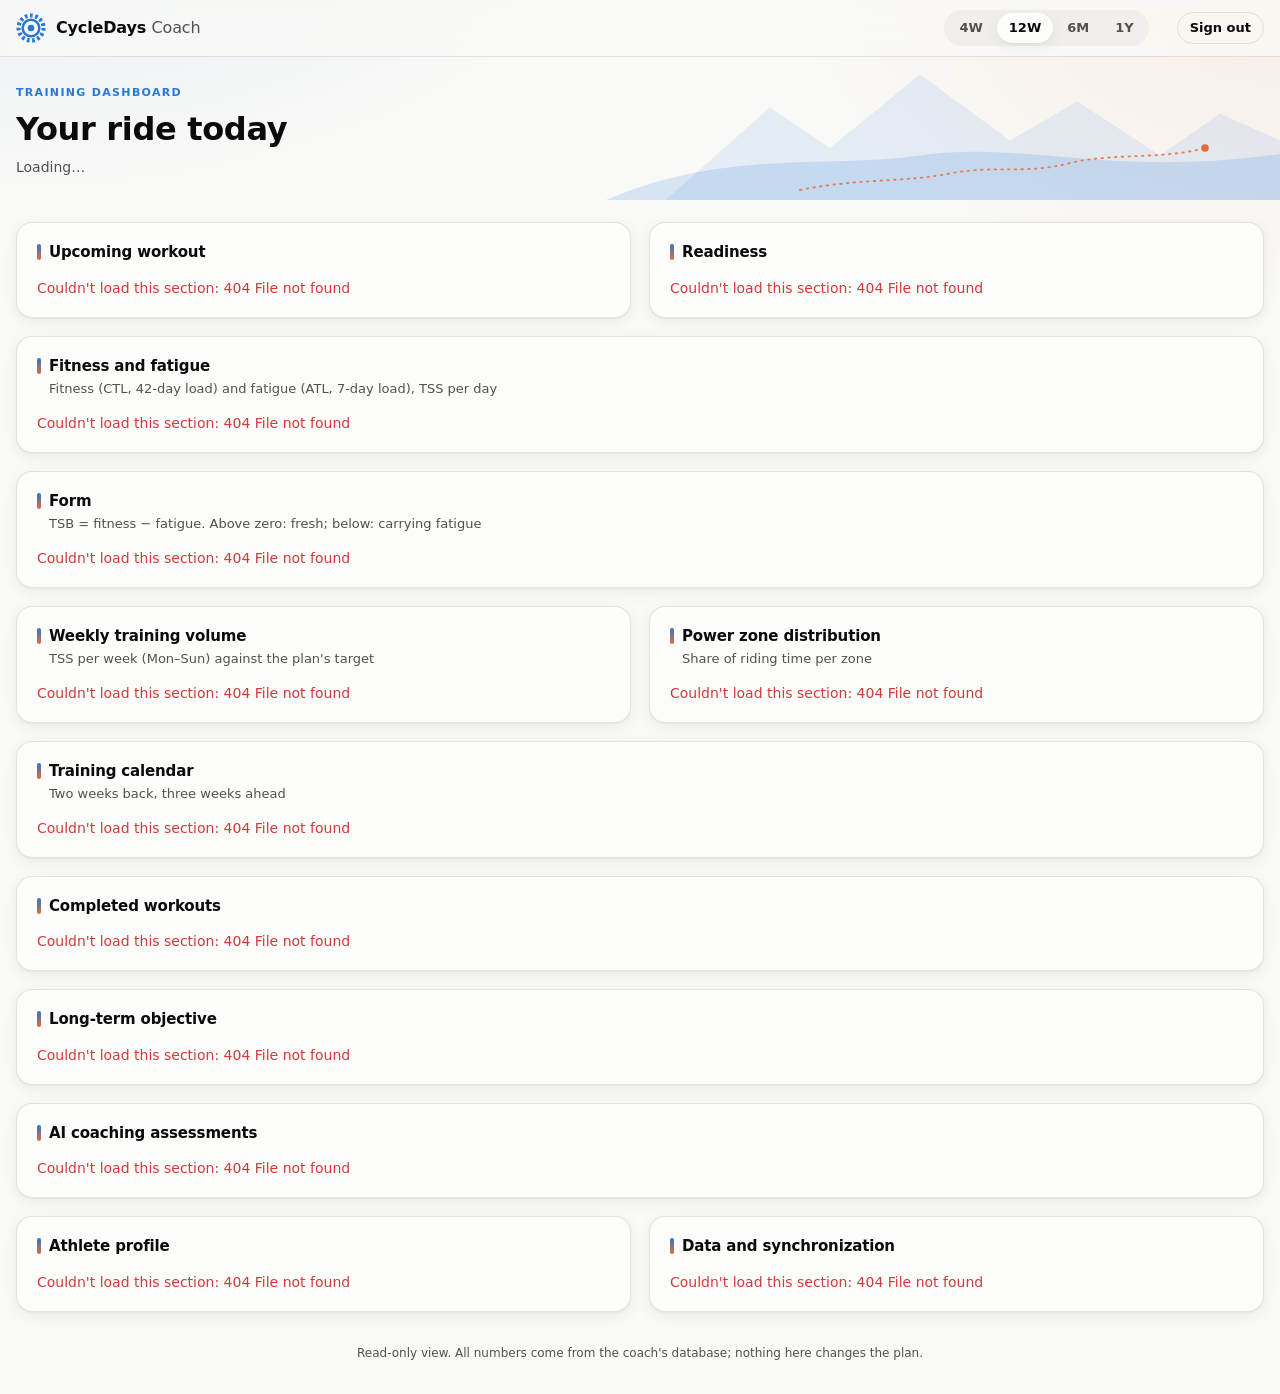
==== app/web/index.html @ 5255b3fa "Initial commit: CycleDays AI cycling coach (Phases 1-8, Phase 9 steps 1-2) Autonomous endurance-cycl" ====
<!doctype html>
<html lang="en">
<head>
  <meta charset="utf-8">
  <meta name="viewport" content="width=device-width, initial-scale=1">
  <meta name="referrer" content="same-origin">
  <title>CycleDays Coach</title>
  <link rel="stylesheet" href="static/dashboard.css?v=0.9.0">
  <script src="static/dashboard.js?v=0.9.0" defer></script>
</head>
<body>
  <header class="topbar">
    <div class="topbar-inner">
      <div class="brand">
        <svg class="brand-mark" width="30" height="30" viewBox="0 0 36 36" aria-hidden="true">
          <circle class="brand-teeth" cx="18" cy="18" r="15"/>
          <circle class="brand-ring" cx="18" cy="18" r="10"/>
          <circle class="brand-hub" cx="18" cy="18" r="4"/>
        </svg>
        <span class="brand-name">CycleDays <span class="brand-sub">Coach</span></span>
      </div>
      <div class="filters" role="group" aria-label="Time range">
        <button type="button" class="range" data-days="28">4W</button>
        <button type="button" class="range" data-days="84" aria-pressed="true">12W</button>
        <button type="button" class="range" data-days="182">6M</button>
        <button type="button" class="range" data-days="364">1Y</button>
      </div>
      <form class="account" method="post" action="logout">
        <span class="avatar" id="avatar" aria-hidden="true"></span>
        <span class="who" id="signed-in-as"></span>
        <button type="submit" class="ghost">Sign out</button>
      </form>
    </div>
  </header>

  <section class="hero" aria-labelledby="hero-h">
    <svg class="hero-art" width="900" height="165" viewBox="0 0 1200 220" preserveAspectRatio="xMaxYMax slice" aria-hidden="true" xmlns="http://www.w3.org/2000/svg">
      <path class="hero-mtn-far" d="M380 220 L520 96 L600 150 L720 52 L840 140 L930 88 L1040 160 L1120 104 L1200 140 L1200 220 Z"/>
      <path class="hero-mtn-near" d="M300 220 C460 150 600 178 720 160 C860 140 980 190 1200 158 L1200 220 Z"/>
      <path class="hero-route" d="M560 206 C640 190 700 196 760 184 C820 172 860 186 920 170 C980 156 1040 166 1100 150"/>
      <circle class="hero-dot" cx="1100" cy="150" r="5"/>
    </svg>
    <div class="hero-inner">
      <p class="eyebrow">Training dashboard</p>
      <h1 id="hero-h">Your ride today</h1>
      <p class="hero-sub" id="athlete-line">Loading…</p>
    </div>
  </section>

  <main id="main">
    <section class="tiles" id="tiles" aria-label="Key numbers"></section>

    <div class="grid two">
      <section class="card" id="next-workout" aria-labelledby="next-workout-h">
        <h2 id="next-workout-h">Upcoming workout</h2>
        <div class="body"></div>
      </section>
      <section class="card" id="readiness" aria-labelledby="readiness-h">
        <h2 id="readiness-h">Readiness</h2>
        <div class="body"></div>
      </section>
    </div>

    <section class="card" id="fitness" aria-labelledby="fitness-h">
      <h2 id="fitness-h">Fitness and fatigue</h2>
      <p class="sub">Fitness (CTL, 42-day load) and fatigue (ATL, 7-day load), TSS per day</p>
      <div class="body"></div>
    </section>

    <section class="card" id="form" aria-labelledby="form-h">
      <h2 id="form-h">Form</h2>
      <p class="sub">TSB = fitness − fatigue. Above zero: fresh; below: carrying fatigue</p>
      <div class="body"></div>
    </section>

    <div class="grid two">
      <section class="card" id="weekly" aria-labelledby="weekly-h">
        <h2 id="weekly-h">Weekly training volume</h2>
        <p class="sub">TSS per week (Mon–Sun) against the plan's target</p>
        <div class="body"></div>
      </section>
      <section class="card" id="zones" aria-labelledby="zones-h">
        <h2 id="zones-h">Power zone distribution</h2>
        <p class="sub">Share of riding time per zone</p>
        <div class="body"></div>
      </section>
    </div>

    <section class="card" id="calendar" aria-labelledby="calendar-h">
      <h2 id="calendar-h">Training calendar</h2>
      <p class="sub">Two weeks back, three weeks ahead</p>
      <div class="body"></div>
    </section>

    <section class="card" id="workouts" aria-labelledby="workouts-h">
      <h2 id="workouts-h">Completed workouts</h2>
      <div class="body"></div>
    </section>

    <section class="card" id="plan" aria-labelledby="plan-h">
      <h2 id="plan-h">Long-term objective</h2>
      <div class="body"></div>
    </section>

    <section class="card" id="assessments" aria-labelledby="assessments-h">
      <h2 id="assessments-h">AI coaching assessments</h2>
      <div class="body"></div>
    </section>

    <div class="grid two">
      <section class="card" id="profile" aria-labelledby="profile-h">
        <h2 id="profile-h">Athlete profile</h2>
        <div class="body"></div>
      </section>
      <section class="card" id="sync" aria-labelledby="sync-h">
        <h2 id="sync-h">Data and synchronization</h2>
        <div class="body"></div>
      </section>
    </div>
  </main>

  <div class="tooltip" id="tooltip" role="status" hidden></div>
  <footer class="foot muted">Read-only view. All numbers come from the coach's database; nothing here changes the plan.</footer>
</body>
</html>
---- app/web/static/dashboard.css ----
/* CycleDays dashboard. Colors are role tokens; the dark values are their own
   validated steps (not an automatic inversion). */
:root {
  color-scheme: light;
  --page: #f9f9f7;
  --surface: #fcfcfb;
  --text-primary: #0b0b0b;
  --text-secondary: #52514e;
  --text-muted: #6f6e69;
  --axis: #898781;
  --grid: #e1e0d9;
  --baseline: #c3c2b7;
  --border: rgba(11, 11, 11, 0.10);
  --series-1: #2a78d6;
  --series-2: #eb6834;
  --area-1: rgba(42, 120, 214, 0.10);
  --div-pos: #2a78d6;
  --div-neg: #e34948;
  --provisional: rgba(137, 135, 129, 0.12);
  --good: #0ca30c;
  --warning: #fab219;
  --serious: #ec835a;
  --critical: #d03b3b;
  --good-text: #006300;
  --chip: #f0efec;
  --focus: #2a78d6;
  --shadow: 0 1px 2px rgba(16, 24, 40, 0.04), 0 4px 16px rgba(16, 24, 40, 0.06);
  --shadow-lift: 0 2px 4px rgba(16, 24, 40, 0.06), 0 12px 32px rgba(16, 24, 40, 0.10);
  --glass: rgba(249, 249, 247, 0.78);
  --glow-1: rgba(42, 120, 214, 0.10);
  --glow-2: rgba(235, 104, 52, 0.08);
  --hero-far: rgba(42, 120, 214, 0.10);
  --hero-near: rgba(42, 120, 214, 0.16);
}
@media (prefers-color-scheme: dark) {
  :root:not([data-theme="light"]) {
    color-scheme: dark;
    --page: #0d0d0d;
    --surface: #1a1a19;
    --text-primary: #f0efec;
    --text-secondary: #c3c2b7;
    --text-muted: #a3a29b;
    --axis: #898781;
    --grid: #2c2c2a;
    --baseline: #383835;
    --border: rgba(255, 255, 255, 0.10);
    --series-1: #3987e5;
    --series-2: #d95926;
    --area-1: rgba(57, 135, 229, 0.10);
    --div-pos: #3987e5;
    --div-neg: #e66767;
    --provisional: rgba(137, 135, 129, 0.16);
    --good-text: #0ca30c;
    --chip: #2c2c2a;
    --focus: #3987e5;
    --shadow: 0 1px 2px rgba(0, 0, 0, 0.30), 0 4px 16px rgba(0, 0, 0, 0.25);
    --shadow-lift: 0 2px 4px rgba(0, 0, 0, 0.35), 0 12px 32px rgba(0, 0, 0, 0.40);
    --glass: rgba(13, 13, 13, 0.72);
    --glow-1: rgba(57, 135, 229, 0.14);
    --glow-2: rgba(217, 89, 38, 0.10);
    --hero-far: rgba(57, 135, 229, 0.12);
    --hero-near: rgba(57, 135, 229, 0.20);
  }
}
:root[data-theme="dark"] {
  color-scheme: dark;
  --page: #0d0d0d;
  --surface: #1a1a19;
  --text-primary: #f0efec;
  --text-secondary: #c3c2b7;
  --text-muted: #a3a29b;
  --axis: #898781;
  --grid: #2c2c2a;
  --baseline: #383835;
  --border: rgba(255, 255, 255, 0.10);
  --series-1: #3987e5;
  --series-2: #d95926;
  --area-1: rgba(57, 135, 229, 0.10);
  --div-pos: #3987e5;
  --div-neg: #e66767;
  --provisional: rgba(137, 135, 129, 0.16);
  --good-text: #0ca30c;
  --chip: #2c2c2a;
  --focus: #3987e5;
  --shadow: 0 1px 2px rgba(0, 0, 0, 0.30), 0 4px 16px rgba(0, 0, 0, 0.25);
  --shadow-lift: 0 2px 4px rgba(0, 0, 0, 0.35), 0 12px 32px rgba(0, 0, 0, 0.40);
  --glass: rgba(13, 13, 13, 0.72);
  --glow-1: rgba(57, 135, 229, 0.14);
  --glow-2: rgba(217, 89, 38, 0.10);
  --hero-far: rgba(57, 135, 229, 0.12);
  --hero-near: rgba(57, 135, 229, 0.20);
}

* { box-sizing: border-box; }
html { -webkit-text-size-adjust: 100%; }
body {
  margin: 0;
  background:
    radial-gradient(900px 480px at 0% -10%, var(--glow-1), transparent 70%),
    radial-gradient(700px 420px at 100% 0%, var(--glow-2), transparent 70%),
    var(--page);
  background-repeat: no-repeat;
  color: var(--text-primary);
  font: 14px/1.5 Inter, "SF Pro Text", system-ui, -apple-system, "Segoe UI", Roboto, sans-serif;
  -webkit-font-smoothing: antialiased;
  font-feature-settings: "cv11", "ss01";
}
h1, h2, h3 { margin: 0; font-weight: 700; letter-spacing: -0.01em; }
h1 { font-size: 22px; }
h2 { font-size: 15px; }
h3 { font-size: 14px; }
p { margin: 0; }
.muted, .sub { color: var(--text-secondary); }
.sub { font-size: 13px; margin-top: 2px; }
.small { font-size: 12px; }
:focus-visible { outline: 2px solid var(--focus); outline-offset: 2px; }

/* top bar: sticky, translucent */
.topbar {
  position: sticky; top: 0; z-index: 20;
  background: var(--glass); border-bottom: 1px solid var(--border);
  -webkit-backdrop-filter: saturate(160%) blur(14px); backdrop-filter: saturate(160%) blur(14px);
}
.topbar-inner {
  max-width: 1280px; margin: 0 auto; padding: 10px 16px;
  display: flex; flex-wrap: wrap; align-items: center; gap: 10px 20px;
}
.brand { display: flex; align-items: center; gap: 10px; margin-right: auto; }
.brand-mark { width: 30px; height: 30px; flex: none; }
.brand-ring { fill: none; stroke: var(--series-1); stroke-width: 3; }
.brand-teeth { fill: none; stroke: var(--series-1); stroke-width: 5; stroke-dasharray: 3.2 3.08; }
.brand-hub { fill: var(--series-1); }
.brand-name { font-weight: 700; font-size: 16px; letter-spacing: -0.01em; }
.brand-sub { font-weight: 500; color: var(--text-secondary); }

.filters {
  display: inline-flex; align-items: center; gap: 2px; padding: 3px;
  background: var(--chip); border-radius: 999px;
}
.range {
  font: inherit; font-size: 13px; font-weight: 550; color: var(--text-secondary);
  background: transparent; border: 0; border-radius: 999px; padding: 5px 12px; cursor: pointer;
  transition: background 0.15s, color 0.15s, box-shadow 0.15s;
}
.range:hover { color: var(--text-primary); }
.range[aria-pressed="true"] { background: var(--surface); color: var(--text-primary); box-shadow: var(--shadow); }

.account { display: flex; align-items: center; gap: 8px; margin: 0; }
.avatar {
  width: 30px; height: 30px; border-radius: 50%; display: grid; place-items: center;
  font-size: 13px; font-weight: 700; color: #fff;
  background: linear-gradient(135deg, var(--series-1), var(--series-2));
}
.avatar:empty { display: none; }
.who { font-size: 13px; color: var(--text-secondary); }
.ghost {
  font: inherit; font-size: 13px; font-weight: 550; color: var(--text-primary);
  background: transparent; border: 1px solid var(--border); border-radius: 999px;
  padding: 5px 12px; cursor: pointer; transition: background 0.15s, border-color 0.15s;
}
.ghost:hover { background: var(--chip); border-color: var(--baseline); }

/* hero band */
.hero { position: relative; max-width: 1280px; margin: 0 auto; padding: 0 16px; }
.hero-inner { position: relative; padding: 28px 0 22px; }
.hero-art {
  position: absolute; right: 0; bottom: 0; width: min(100%, 900px); height: 100%;
  pointer-events: none;
}
.hero-mtn-far { fill: var(--hero-far); }
.hero-mtn-near { fill: var(--hero-near); }
.hero-route { fill: none; stroke: var(--series-2); stroke-width: 2.5; stroke-dasharray: 2 7; stroke-linecap: round; opacity: 0.8; }
.hero-dot { fill: var(--series-2); }
.eyebrow {
  font-size: 11px; font-weight: 650; letter-spacing: 0.12em; text-transform: uppercase;
  color: var(--series-1);
}
.hero h1 { font-size: clamp(24px, 3vw, 32px); margin-top: 4px; }
.hero-sub { color: var(--text-secondary); margin-top: 4px; max-width: 70ch; }

main { max-width: 1280px; margin: 0 auto; padding: 4px 16px 32px; display: grid; gap: 18px; }
.grid { display: grid; gap: 18px; }
.grid.two { grid-template-columns: repeat(auto-fit, minmax(min(100%, 420px), 1fr)); }
.card {
  background: var(--surface); border: 1px solid var(--border); border-radius: 16px;
  padding: 18px 20px; min-width: 0; box-shadow: var(--shadow);
  transition: box-shadow 0.2s, transform 0.2s;
}
.card:hover { box-shadow: var(--shadow-lift); }
.card > h2 { display: flex; align-items: center; gap: 8px; }
.card > h2::before {
  content: ""; width: 4px; height: 16px; border-radius: 2px; flex: none;
  background: linear-gradient(180deg, var(--series-1), var(--series-2));
}
.card > .sub { margin-left: 12px; }
.card > .body { margin-top: 14px; transition: opacity 0.15s; }
.card.loading > .body { opacity: 0.45; }
.empty { color: var(--text-secondary); padding: 12px 0; }
.error { color: var(--critical); }

/* stat tiles */
.tiles { display: grid; gap: 14px; grid-template-columns: repeat(auto-fit, minmax(min(100%, 150px), 1fr)); }
.tile {
  position: relative; overflow: hidden;
  background: var(--surface); border: 1px solid var(--border); border-radius: 16px;
  padding: 14px 16px 14px; box-shadow: var(--shadow);
  transition: transform 0.2s, box-shadow 0.2s;
}
.tile::after {
  content: ""; position: absolute; inset: 0 0 auto 0; height: 3px;
  background: linear-gradient(90deg, var(--series-1), var(--series-2));
  opacity: 0.85;
}
.tile:hover { transform: translateY(-2px); box-shadow: var(--shadow-lift); }
.tile .label { color: var(--text-secondary); font-size: 12px; font-weight: 550; letter-spacing: 0.04em; text-transform: uppercase; }
.tile .value { font-size: 30px; font-weight: 700; margin-top: 4px; letter-spacing: -0.02em; font-variant-numeric: tabular-nums; }
.tile .value small { font-size: 14px; font-weight: 500; color: var(--text-secondary); margin-left: 4px; letter-spacing: 0; }
.tile .note { font-size: 12px; color: var(--text-secondary); margin-top: 2px; }

@media (max-width: 640px) {
  .brand { margin-right: 0; flex: 1 1 auto; }
  .who { display: none; }
  .filters { order: 3; width: 100%; justify-content: space-between; }
  .range { flex: 1; }
  .hero-inner { padding: 18px 0 14px; }
  .hero-art { display: none; }
  .tiles { gap: 10px; }
  .tile { padding: 12px; }
  .tile .value { font-size: 24px; }
  .card { padding: 16px; }
}
@media (prefers-reduced-motion: reduce) {
  .card, .tile, .range, .ghost { transition: none; }
  .tile:hover { transform: none; }
}

.badge {
  display: inline-flex; align-items: center; gap: 4px; font-size: 12px; font-weight: 500;
  padding: 2px 9px; border-radius: 999px; background: var(--chip); color: var(--text-primary);
  white-space: nowrap;
}
.status-dot { width: 8px; height: 8px; border-radius: 50%; display: inline-block; flex: none; }
.s-good { background: var(--good); }
.s-warning { background: var(--warning); }
.s-serious { background: var(--serious); }
.s-critical { background: var(--critical); }
.s-neutral { background: var(--axis); }

/* charts */
.chart { position: relative; width: 100%; }
.chart svg { display: block; width: 100%; height: auto; overflow: visible; }
.chart svg:focus { outline: none; }
.chart svg:focus-visible { outline: 2px solid var(--focus); outline-offset: 2px; }
.gridline { stroke: var(--grid); stroke-width: 1; shape-rendering: crispEdges; }
.baseline { stroke: var(--baseline); stroke-width: 1; shape-rendering: crispEdges; }
.tick { fill: var(--text-muted); font-size: 11px; font-variant-numeric: tabular-nums; }
.dlabel { fill: var(--text-secondary); font-size: 12px; }
.dlabel.strong { fill: var(--text-primary); font-weight: 600; }
.line { fill: none; stroke-width: 2; stroke-linejoin: round; stroke-linecap: round; }
.crosshair { stroke: var(--axis); stroke-width: 1; }
.hit { fill: transparent; cursor: default; }
.mark { transition: opacity 0.1s; }
.mark.hover { opacity: 0.75; }
.provisional { fill: var(--provisional); }
.legend { display: flex; flex-wrap: wrap; gap: 4px 16px; margin: 8px 0 0; padding: 0; list-style: none; color: var(--text-secondary); font-size: 12px; }
.legend li { display: inline-flex; align-items: center; gap: 6px; }
.key-line { width: 14px; height: 2px; border-radius: 1px; display: inline-block; }
.key-rect { width: 10px; height: 10px; border-radius: 2px; display: inline-block; }
.key-tick { width: 14px; height: 2px; background: var(--text-primary); display: inline-block; }
.key-band { width: 14px; height: 10px; background: var(--provisional); border: 1px solid var(--border); display: inline-block; }

.tooltip {
  position: fixed; z-index: 10; pointer-events: none; max-width: 260px;
  background: var(--surface); color: var(--text-primary); border: 1px solid var(--border);
  border-radius: 10px; padding: 8px 12px; font-size: 12px;
  box-shadow: var(--shadow-lift);
}
.tooltip .tt-title { color: var(--text-secondary); margin-bottom: 4px; }
.tooltip .tt-row { display: flex; align-items: center; gap: 8px; }
.tooltip .tt-row strong { font-variant-numeric: tabular-nums; }
.tooltip .tt-note { color: var(--text-secondary); margin-top: 4px; }

details.table-view { margin-top: 10px; }
details.table-view summary { cursor: pointer; color: var(--text-secondary); font-size: 13px; }

/* tables */
.table-wrap { overflow-x: auto; -webkit-overflow-scrolling: touch; }
table { border-collapse: collapse; width: 100%; font-size: 13px; }
th, td { text-align: left; padding: 8px 10px; border-bottom: 1px solid var(--grid); vertical-align: top; }
th { color: var(--text-muted); font-weight: 600; font-size: 11px; letter-spacing: 0.05em; text-transform: uppercase; white-space: nowrap; }
tbody tr { transition: background 0.12s; }
tbody tr:hover { background: color-mix(in srgb, var(--chip) 60%, transparent); }
td.num, th.num { text-align: right; font-variant-numeric: tabular-nums; white-space: nowrap; }

/* key-value lists */
dl.kv { display: grid; grid-template-columns: max-content 1fr; gap: 4px 16px; margin: 0; }
dl.kv dt { color: var(--text-secondary); }
dl.kv dd { margin: 0; min-width: 0; overflow-wrap: anywhere; }

/* workout */
.workout-head { display: flex; flex-wrap: wrap; gap: 8px 16px; align-items: baseline; }
.workout-name { font-size: 18px; font-weight: 700; letter-spacing: -0.01em; }
.facts { display: flex; flex-wrap: wrap; gap: 6px 18px; margin: 8px 0; }
.facts span strong { font-variant-numeric: tabular-nums; }
.prose { color: var(--text-secondary); margin-top: 8px; }
ul.plain { margin: 6px 0 0; padding-left: 18px; }

/* calendar */
.cal { display: grid; grid-template-columns: repeat(7, minmax(0, 1fr)); gap: 4px; }
.cal-head { color: var(--text-secondary); font-size: 12px; text-align: center; padding-bottom: 2px; }
.cal-day {
  border: 1px solid var(--border); border-radius: 10px; padding: 7px; min-height: 88px;
  background: var(--surface);
  font-size: 12px; min-width: 0; overflow-wrap: anywhere;
}
.cal-day.today { border: 2px solid var(--series-1); padding: 6px; box-shadow: 0 0 0 4px var(--area-1); }
.cal-day.past { background: color-mix(in srgb, var(--chip) 45%, transparent); }
.cal-date { display: flex; justify-content: space-between; color: var(--text-secondary); gap: 4px; }
.cal-role { color: var(--text-muted); font-size: 11px; text-transform: capitalize; }
.cal-item { margin-top: 4px; line-height: 1.3; }
.cal-item .t { font-weight: 500; }
.cal-legend { margin-top: 8px; }
@media (max-width: 720px) {
  .cal { grid-template-columns: 1fr; }
  .cal-head { display: none; }
  .cal-day { min-height: 0; }
  .cal-day.blank { display: none; }
}

/* plan */
.progress-track { height: 10px; border-radius: 999px; background: var(--chip); overflow: hidden; margin: 8px 0 4px; }
.progress-fill { height: 100%; border-radius: 999px; background: linear-gradient(90deg, var(--series-1), var(--series-2)); }

/* assessments */
.assessment { border-top: 1px solid var(--grid); padding: 12px 0; }
.assessment:first-child { border-top: 0; padding-top: 0; }
.assessment-head { display: flex; flex-wrap: wrap; gap: 6px 12px; align-items: center; }
.assessment details { margin-top: 6px; }
.assessment summary { cursor: pointer; color: var(--text-secondary); font-size: 13px; }

.foot { max-width: 1280px; margin: 0 auto; padding: 0 16px 32px; font-size: 12px; text-align: center; }

@media (forced-colors: active) {
  .line { stroke: CanvasText; }
  .status-dot { forced-color-adjust: none; }
}
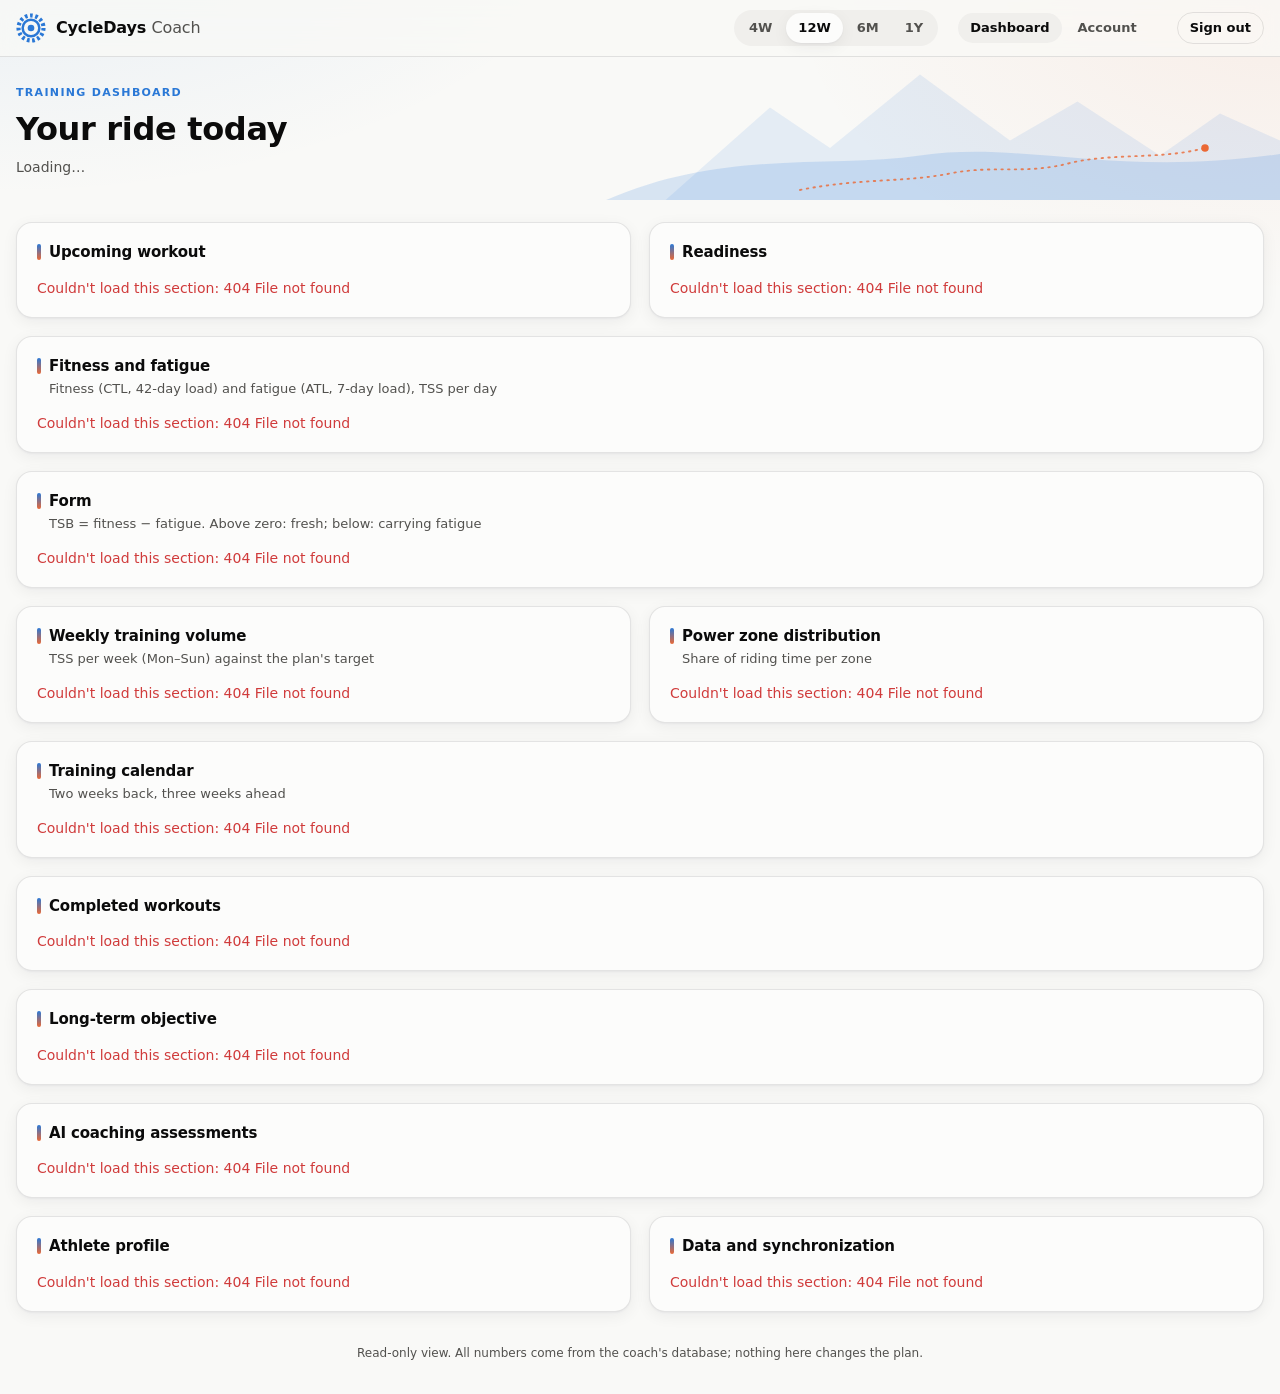
==== commit c748f51d: "Phase 10: multi-user coaching (v0.10.0) Invite-only logins, each coaching its own athlete: - Migrati" ====
--- a/app/web/index.html
+++ b/app/web/index.html
@@ -5,8 +5,8 @@
   <meta name="viewport" content="width=device-width, initial-scale=1">
   <meta name="referrer" content="same-origin">
   <title>CycleDays Coach</title>
-  <link rel="stylesheet" href="static/dashboard.css?v=0.9.0">
-  <script src="static/dashboard.js?v=0.9.0" defer></script>
+  <link rel="stylesheet" href="static/dashboard.css?v=0.10.0">
+  <script src="static/dashboard.js?v=0.10.0" defer></script>
 </head>
 <body>
   <header class="topbar">
@@ -25,6 +25,10 @@
         <button type="button" class="range" data-days="182">6M</button>
         <button type="button" class="range" data-days="364">1Y</button>
       </div>
+      <nav class="nav" aria-label="Pages">
+        <a href="dashboard" aria-current="page">Dashboard</a>
+        <a href="account">Account</a>
+      </nav>
       <form class="account" method="post" action="logout">
         <span class="avatar" id="avatar" aria-hidden="true"></span>
         <span class="who" id="signed-in-as"></span>
--- a/app/web/static/dashboard.css
+++ b/app/web/static/dashboard.css
@@ -145,6 +145,15 @@
 .range:hover { color: var(--text-primary); }
 .range[aria-pressed="true"] { background: var(--surface); color: var(--text-primary); box-shadow: var(--shadow); }
 
+.nav { display: flex; gap: 4px; }
+.nav a {
+  color: var(--text-secondary); text-decoration: none; font-size: 13px; font-weight: 550;
+  padding: 5px 12px; border-radius: 999px;
+}
+.nav a:hover { color: var(--text-primary); background: var(--chip); }
+.nav a[aria-current="page"] { color: var(--text-primary); background: var(--chip); }
+.nav a[aria-disabled="true"] { pointer-events: none; opacity: 0.45; }
+
 .account { display: flex; align-items: center; gap: 8px; margin: 0; }
 .avatar {
   width: 30px; height: 30px; border-radius: 50%; display: grid; place-items: center;
